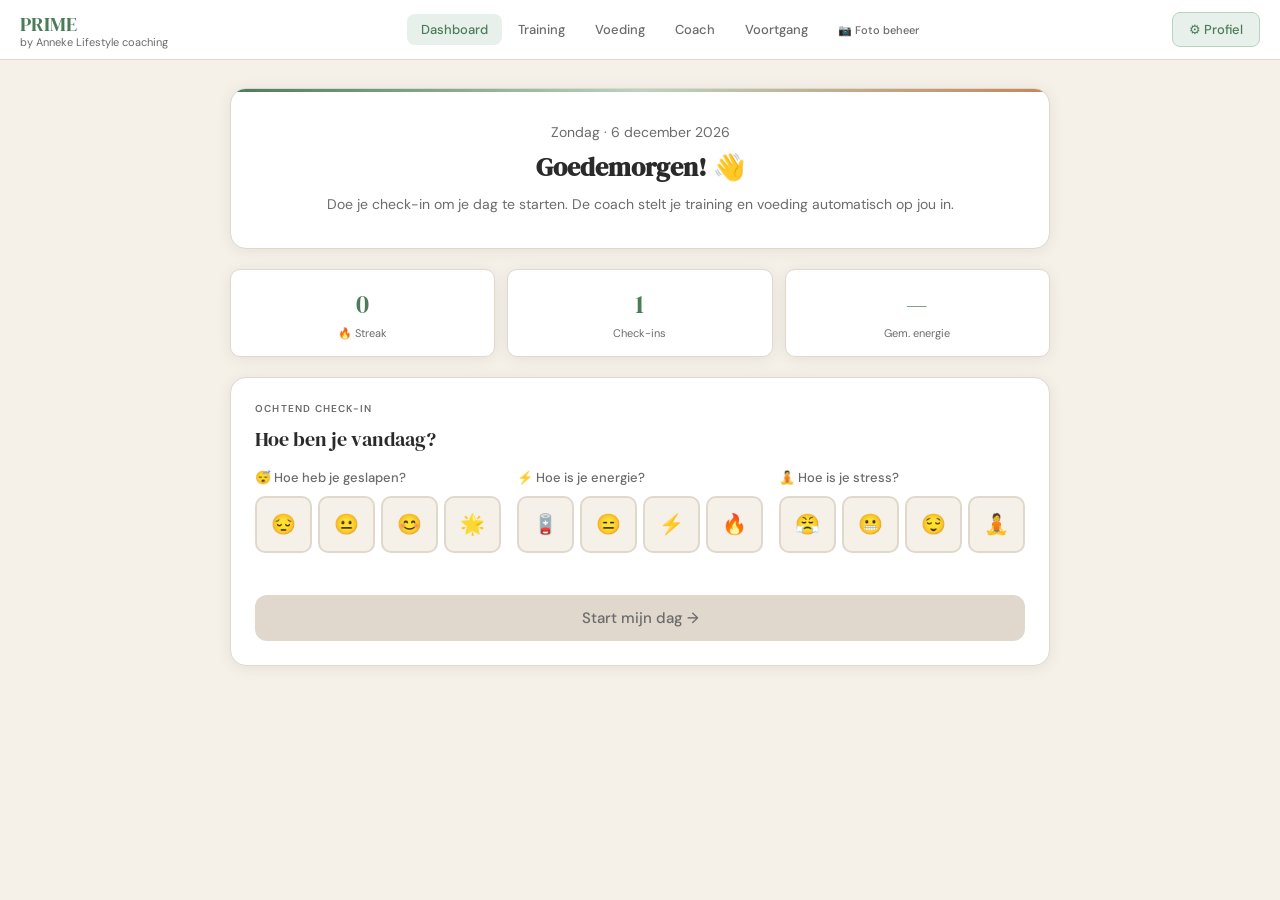
==== PRIME_v3.html @ 78f4b155 "add custom-photos.json support: export from beheer panel, load on startup" ====
﻿<!DOCTYPE html>
<html lang="nl">
<head>
<meta charset="UTF-8">
<meta name="viewport" content="width=device-width, initial-scale=1.0">
<title>PRIME by Anneke</title>
<link href="https://fonts.googleapis.com/css2?family=DM+Serif+Display:ital@0;1&family=DM+Sans:wght@300;400;500;600&display=swap" rel="stylesheet">
<link rel="stylesheet" href="css/styles.css">
</head>
<body>

<header class="header">
  <div class="logo">PRIME <span>by Anneke Lifestyle coaching</span></div>
  <nav class="nav">
    <button class="nav-btn active" onclick="go('home')">Dashboard</button>
    <button class="nav-btn" onclick="go('training')">Training</button>
    <button class="nav-btn" onclick="go('voeding')">Voeding</button>
    <button class="nav-btn" onclick="go('coach')">Coach</button>
    <button class="nav-btn" onclick="go('history')">Voortgang</button>
    <button class="nav-btn" onclick="go('beheer')" style="font-size:11px">📷 Foto beheer</button>
  </nav>
  <button class="btn-sm" onclick="openProfile()">⚙ Profiel</button>
</header>

<!-- HOME -->
<div id="screen-home" class="screen active">
<div class="container">

  <div class="hero">
    <p class="hero-date" id="hero-date"></p>
    <h1 id="hero-greeting">Goedemorgen! 👋</h1>
    <p id="hero-sub">Doe je check-in om je dag te starten. De coach stelt je training en voeding automatisch op jou in.</p>
  </div>

  <!-- STATS -->
  <div class="stats-row">
    <div class="stat-card"><div class="stat-val" id="s-streak">0</div><div class="stat-lbl">🔥 Streak</div></div>
    <div class="stat-card"><div class="stat-val" id="s-checkins">0</div><div class="stat-lbl">Check-ins</div></div>
    <div class="stat-card"><div class="stat-val" id="s-avg">—</div><div class="stat-lbl">Gem. energie</div></div>
  </div>

  <!-- CHECK-IN -->
  <div id="checkin-section">
    <div class="card">
      <div class="card-label">Ochtend check-in</div>
      <div class="card-title">Hoe ben je vandaag?</div>
      <div class="checkin-grid">
        <div class="checkin-item">
          <label>😴 Hoe heb je geslapen?</label>
          <div class="emoji-scale">
            <button class="emoji-btn" onclick="pick('sleep',1,this)" title="Slecht">😔</button>
            <button class="emoji-btn" onclick="pick('sleep',2,this)" title="Matig">😐</button>
            <button class="emoji-btn" onclick="pick('sleep',3,this)" title="Goed">😊</button>
            <button class="emoji-btn" onclick="pick('sleep',4,this)" title="Uitstekend">🌟</button>
          </div>
        </div>
        <div class="checkin-item">
          <label>⚡ Hoe is je energie?</label>
          <div class="emoji-scale">
            <button class="emoji-btn" onclick="pick('energy',1,this)" title="Laag">🪫</button>
            <button class="emoji-btn" onclick="pick('energy',2,this)" title="Gemiddeld">😑</button>
            <button class="emoji-btn" onclick="pick('energy',3,this)" title="Hoog">⚡</button>
            <button class="emoji-btn" onclick="pick('energy',4,this)" title="Zeer hoog">🔥</button>
          </div>
        </div>
        <div class="checkin-item">
          <label>🧘 Hoe is je stress?</label>
          <div class="emoji-scale">
            <button class="emoji-btn" onclick="pick('stress',1,this)" title="Veel stress">😤</button>
            <button class="emoji-btn" onclick="pick('stress',2,this)" title="Redelijk wat stress">😬</button>
            <button class="emoji-btn" onclick="pick('stress',3,this)" title="Weinig stress">😌</button>
            <button class="emoji-btn" onclick="pick('stress',4,this)" title="Geen stress">🧘</button>
          </div>
        </div>
      </div>
      <button class="btn-primary" id="checkin-btn" onclick="doCheckin()" disabled>Start mijn dag →</button>
    </div>
  </div>

  <!-- DAY OVERVIEW (after check-in) -->
  <div id="day-section" style="display:none">
    <div class="success-banner">
      <h3 id="day-title">Je dag is klaar ✓</h3>
      <p id="day-summary">Coach Ira heeft je dag afgestemd op jouw check-in.</p>
    </div>

    <div id="coach-message-home" class="card" style="margin-bottom:18px;display:none">
      <div class="card-label">Coach Ira zegt</div>
      <div id="coach-msg-text" style="font-size:14px;line-height:1.75;color:var(--charcoal)"></div>
    </div>

    <div class="two-col">
      <div class="card" style="margin-bottom:0;cursor:pointer" onclick="go('training')">
        <div class="card-label">Training vandaag</div>
        <div id="home-training-badge"></div>
        <div id="home-training-preview" style="font-size:13px;line-height:1.7;color:var(--muted)"></div>
        <div style="margin-top:14px"><button class="btn-sm" style="width:100%">Bekijk schema →</button></div>
      </div>
      <div class="card" style="margin-bottom:0;cursor:pointer" onclick="go('voeding')">
        <div class="card-label">Voeding vandaag</div>
        <div id="home-nutrient-rows" style="margin-bottom:12px">
          <!-- Gevuld door updateHomeMacros() -->
          <div style="font-size:13px;color:var(--muted)" id="home-macro-preview">Doe je check-in om je voedingsdoelen te zien</div>
        </div>
        <button class="btn-sm" style="width:100%">Bekijk maaltijdplan →</button>
      </div>
    </div>

    <!-- CHECKOUT -->
    <div class="checkout-card" id="checkout-card">
      <h3>Avond check-out 🌙</h3>

      <!-- TRAINING SAMENVATTING -->
      <div class="training-summary-block" id="training-summary-block">
        <div class="training-summary-label">Training vandaag</div>
        <div id="training-summary-content"></div>
        <div id="training-confirm-question" style="display:none" class="coach-confirm-question"></div>
        <div id="training-confirm-btns" style="display:none;display:flex;gap:8px;margin-top:10px;flex-wrap:wrap"></div>
      </div>

      <div class="divider" style="margin:18px 0"></div>

      <!-- VOEDING SAMENVATTING -->
      <div class="training-summary-block" id="food-summary-block">
        <div class="training-summary-label">Voeding vandaag</div>
        <div id="food-summary-content"></div>
        <div id="food-confirm-question" style="display:none" class="coach-confirm-question"></div>
        <div id="food-confirm-btns" style="display:none;gap:8px;margin-top:10px;flex-wrap:wrap"></div>
      </div>

      <div class="divider" style="margin:18px 0"></div>

      <!-- ENERGIE (als laatste) -->
      <div class="checkin-item">
        <label>⚡ Hoe was je energie vandaag?</label>
        <div class="emoji-scale">
          <button class="emoji-btn" onclick="pickOut('energy',1,this)" title="Laag">🪫</button>
          <button class="emoji-btn" onclick="pickOut('energy',2,this)" title="Gemiddeld">😑</button>
          <button class="emoji-btn" onclick="pickOut('energy',3,this)" title="Hoog">⚡</button>
          <button class="emoji-btn" onclick="pickOut('energy',4,this)" title="Zeer hoog">🔥</button>
        </div>
      </div>

      <div style="margin-top:20px">
        <button class="btn-primary" id="checkout-btn" onclick="doCheckout()" disabled>Dag afronden →</button>
      </div>
    </div>
  </div>

</div>
</div>

<!-- TRAINING SCREEN -->
<div id="screen-training" class="screen">
<div class="container">
  <div style="margin-bottom:16px">
    <div class="card-label" style="margin-bottom:4px">Training</div>
    <h2 style="font-family:'DM Serif Display',serif;font-size:26px;margin-bottom:6px" id="training-screen-title">Vandaag</h2>
    <div id="training-screen-badge"></div>
  </div>

  <!-- TABS -->
  <div class="food-tabs" style="margin-bottom:18px">
    <button class="food-tab active" id="ttab-schema"      onclick="switchTrainingTab('schema')">Aanbevolen schema</button>
    <button class="food-tab"        id="ttab-schemas"     onclick="switchTrainingTab('schemas')">Schema's</button>
    <button class="food-tab"        id="ttab-oefeningen"  onclick="switchTrainingTab('oefeningen')">Losse oefeningen</button>
    <button class="food-tab"        id="ttab-dag"         onclick="switchTrainingTab('dag')">Mijn dag</button>
  </div>

  <!-- TAB: SCHEMA -->
  <div id="ttab-content-schema">
    <div id="no-checkin-msg" class="card" style="text-align:center;padding:40px">
      <div style="font-size:40px;margin-bottom:12px">🌅</div>
      <div style="font-family:'DM Serif Display',serif;font-size:18px;margin-bottom:8px">Doe eerst je check-in</div>
      <div style="font-size:14px;color:var(--muted);margin-bottom:18px">Je training wordt automatisch afgestemd op hoe je je vandaag voelt.</div>
      <button class="btn-sm" onclick="go('home')">Naar check-in →</button>
    </div>
    <div id="training-content" style="display:none">
      <div class="progress-wrap">
        <div class="progress-top"><span>Voortgang</span><span id="training-prog-txt">0 / 0 gedaan</span></div>
        <div class="progress-bg"><div class="progress-fill" id="training-prog-bar" style="width:0%"></div></div>
      </div>
      <div id="exercise-list"></div>
    </div>
  </div>

  <!-- TAB: SCHEMA'S -->
  <div id="ttab-content-schemas" style="display:none">
    <div style="font-size:14px;color:var(--muted);margin-bottom:16px">Kies een trainingsschema. De oefeningen worden toegevoegd aan <strong>Mijn dag</strong>.</div>
    <div id="schemas-list"></div>
  </div>

  <!-- TAB: LOSSE OEFENINGEN -->
  <div id="ttab-content-oefeningen" style="display:none">
    <div class="card" style="margin-bottom:16px;padding:14px 16px;display:flex;align-items:center;gap:10px;background:var(--sage-light);border-color:var(--sage-mid)">
      <div style="font-size:20px">💡</div>
      <div style="font-size:13px;color:var(--charcoal)">Klik op een oefening om hem toe te voegen aan <strong>Mijn dag</strong>. Je kunt sets en reps aanpassen.</div>
    </div>
    <div id="extra-exercise-list"></div>
  </div>

  <!-- TAB: MIJN DAG -->
  <div id="ttab-content-dag" style="display:none">
    <div id="dag-debug" style="font-size:11px;color:var(--muted);margin-bottom:8px;padding:6px 10px;background:var(--sand);border-radius:6px"></div>
    <div id="dag-progress-wrap" style="display:none;margin-bottom:16px">
      <div class="progress-wrap">
        <div class="progress-top"><span>Voortgang</span><span id="dag-progress-txt">0 / 0 gedaan</span></div>
        <div class="progress-bg"><div class="progress-fill" id="dag-progress-bar" style="width:0%"></div></div>
      </div>
    </div>
    <div id="training-dag-empty" class="card" style="text-align:center;padding:40px;display:none">
      <div style="font-size:40px;margin-bottom:12px">🏋️</div>
      <div style="font-family:'DM Serif Display',serif;font-size:18px;margin-bottom:8px">Nog geen extra oefeningen</div>
      <div style="font-size:14px;color:var(--muted);margin-bottom:18px">Voeg losse oefeningen toe via het tabblad "Losse oefeningen".</div>
      <button class="btn-sm" onclick="switchTrainingTab('oefeningen')">Voeg oefening toe →</button>
    </div>
    <div id="training-dag-list"></div>
    <div id="training-dag-total" style="display:none;margin-top:16px"></div>
  </div>

</div>
</div>

<!-- VOEDING SCREEN -->
<div id="screen-voeding" class="screen">
<div class="container">
  <div style="margin-bottom:20px">
    <div class="card-label" style="margin-bottom:4px">Voeding vandaag</div>
    <h2 style="font-family:'DM Serif Display',serif;font-size:26px;margin-bottom:4px">Maaltijdplanner</h2>
    <div style="font-size:13px;color:var(--muted)" id="food-subtitle">Afgestemd op jouw check-in en doelen</div>
  </div>

  <div id="no-checkin-food" class="card" style="text-align:center;padding:40px">
    <div style="font-size:40px;margin-bottom:12px">🥗</div>
    <div style="font-family:'DM Serif Display',serif;font-size:18px;margin-bottom:8px">Doe eerst je check-in</div>
    <div style="font-size:14px;color:var(--muted);margin-bottom:18px">Je maaltijdplan wordt afgestemd op jouw energie en doelen.</div>
    <button class="btn-sm" onclick="go('home')">Naar check-in →</button>
  </div>

  <div id="food-content" style="display:none">


    <!-- CALORIE EN NUTRIËNTEN INNAME -->
    <div class="card" style="margin-bottom:18px;padding:24px">
      <h3 style="font-family:'DM Serif Display',serif;font-size:20px;margin-bottom:20px">Calorie en nutriënten inname</h3>
      <div id="nutrient-rows">
        <!-- Calorieën -->
        <div class="nutrient-row">
          <div class="nutrient-left">
            <div class="nutrient-name">Calorieën</div>
            <div class="nutrient-doel" id="doel-kcal">Doel: —</div>
          </div>
          <div class="nutrient-mid">
            <span class="nutrient-arrow">∧</span>
            <span class="nutrient-val" id="f-kcal">0 kcal</span>
          </div>
          <div class="nutrient-bar-wrap">
            <div class="nutrient-bar-bg">
              <div class="nutrient-bar-fill" id="bar-kcal" style="width:0%;background:#4CAF50"></div>
            </div>
            <div class="nutrient-pct" id="pct-kcal">0%</div>
          </div>
        </div>
        <!-- Koolhydraten -->
        <div class="nutrient-row">
          <div class="nutrient-left">
            <div class="nutrient-name">Koolhydraten</div>
            <div class="nutrient-doel" id="doel-carb">Doel: —</div>
          </div>
          <div class="nutrient-mid">
            <span class="nutrient-arrow">∧</span>
            <span class="nutrient-val" id="f-carb">0 g.</span>
          </div>
          <div class="nutrient-bar-wrap">
            <div class="nutrient-bar-bg">
              <div class="nutrient-bar-fill" id="bar-carb" style="width:0%;background:#E91E8C"></div>
            </div>
            <div class="nutrient-pct" id="pct-carb">0%</div>
          </div>
        </div>
        <!-- Eiwitten -->
        <div class="nutrient-row">
          <div class="nutrient-left">
            <div class="nutrient-name">Eiwitten</div>
            <div class="nutrient-doel" id="doel-prot">Doel: —</div>
          </div>
          <div class="nutrient-mid">
            <span class="nutrient-arrow">∧</span>
            <span class="nutrient-val" id="f-prot">0 g.</span>
          </div>
          <div class="nutrient-bar-wrap">
            <div class="nutrient-bar-bg">
              <div class="nutrient-bar-fill" id="bar-prot" style="width:0%;background:#2196F3"></div>
            </div>
            <div class="nutrient-pct" id="pct-prot">0%</div>
          </div>
        </div>
        <!-- Vetten -->
        <div class="nutrient-row">
          <div class="nutrient-left">
            <div class="nutrient-name">Vetten</div>
            <div class="nutrient-doel" id="doel-fat">Doel: —</div>
          </div>
          <div class="nutrient-mid">
            <span class="nutrient-arrow">∧</span>
            <span class="nutrient-val" id="f-fat">0 g.</span>
          </div>
          <div class="nutrient-bar-wrap">
            <div class="nutrient-bar-bg">
              <div class="nutrient-bar-fill" id="bar-fat" style="width:0%;background:#FF5722"></div>
            </div>
            <div class="nutrient-pct" id="pct-fat">0%</div>
          </div>
        </div>
      </div>
    </div>

    <!-- TABS: MAALTIJDPLAN / BASISPRODUCTEN -->
    <div class="food-tabs">
      <button class="food-tab active" id="tab-plan" onclick="switchFoodTab('plan')">Maaltijdplan</button>
      <button class="food-tab" id="tab-basis" onclick="switchFoodTab('basis')">Basisproducten</button>
      <button class="food-tab" id="tab-log" onclick="switchFoodTab('log')">Mijn dag <span id="log-count-badge" style="display:none;background:var(--sage);color:white;border-radius:100px;font-size:10px;padding:1px 7px;margin-left:4px">0</span></button>
    </div>

    <!-- TAB: MAALTIJDPLAN -->
    <div id="foodtab-plan">
      <div id="meal-count" style="font-size:13px;color:var(--muted);margin-bottom:16px">Klik op een maaltijd om hem toe te voegen aan je dag</div>
      <div id="meal-plan"></div>
    </div>

    <!-- TAB: BASISPRODUCTEN -->
    <div id="foodtab-basis" style="display:none">
      <div class="search-bar" style="margin-bottom:16px">
        <span style="font-size:15px;color:var(--muted)">🔍</span>
        <input type="text" id="product-search" placeholder="Zoek product..." oninput="renderProducts()" style="flex:1;border:none;outline:none;font-family:'DM Sans',sans-serif;font-size:14px;background:none;color:var(--charcoal)">
      </div>
      <div class="cat-tabs" id="cat-tabs">
        <button class="cat-tab active" onclick="filterCat('alle',this)">Alle</button>
        <button class="cat-tab" onclick="filterCat('fruit',this)">Fruit</button>
        <button class="cat-tab" onclick="filterCat('groente',this)">Groente</button>
        <button class="cat-tab" onclick="filterCat('vlees',this)">Vlees</button>
        <button class="cat-tab" onclick="filterCat('vis',this)">Vis</button>
        <button class="cat-tab" onclick="filterCat('zuivel',this)">Zuivel</button>
        <button class="cat-tab" onclick="filterCat('granen',this)">Granen</button>
        <button class="cat-tab" onclick="filterCat('noten',this)">Noten</button>
        <button class="cat-tab" onclick="filterCat('overig',this)">Overig</button>
      </div>
      <div id="product-grid"></div>
    </div>

    <!-- TAB: MIJN DAG LOG -->
    <div id="foodtab-log" style="display:none">
      <div id="day-log-empty" style="text-align:center;padding:40px 20px;color:var(--muted);font-size:14px">
        Nog niets gelogd. Voeg maaltijden of producten toe via de andere tabbladen.
      </div>
      <div id="day-log-list"></div>
      <div id="day-log-totals" style="display:none">
        <div class="divider"></div>
        <div style="font-size:13px;font-weight:500;color:var(--muted);margin-bottom:10px">Totaal overzicht</div>
        <div id="log-summary"></div>
      </div>
    </div>

  </div>
</div>
</div>

<!-- COACH SCREEN -->
<div id="screen-coach" class="screen">
<div class="container">
  <div style="margin-bottom:20px">
    <div class="card-label" style="margin-bottom:4px">AI Coach</div>
    <h2 style="font-family:'DM Serif Display',serif;font-size:26px">Coach Ira</h2>
    <div style="font-size:13px;color:var(--muted)">Direct, nuchter, warm — altijd beschikbaar</div>
  </div>
  <div class="card" style="padding:0;overflow:hidden">
    <div class="chat-wrap" id="chat-area"></div>
    <div style="padding:16px;border-top:1px solid var(--sand-dark)">
      <div class="chat-row">
        <input class="chat-in" id="chat-input" type="text" placeholder="Stel een vraag aan coach Ira..." onkeydown="if(event.key==='Enter')sendMsg()">
        <button class="send-btn" id="send-btn" onclick="sendMsg()">→</button>
      </div>
      <div class="quick-btns">
        <button class="quick-btn" onclick="qMsg('Wat moet ik eten na een zware training?')">Na training eten 💪</button>
        <button class="quick-btn" onclick="qMsg('Ik slaap slecht, wat kan ik doen?')">Beter slapen 😴</button>
        <button class="quick-btn" onclick="qMsg('Ik heb weinig motivatie vandaag, wat nu?')">Motivatie 🔥</button>
        <button class="quick-btn" onclick="qMsg('Geef me een snel gezond ontbijt idee.')">Snel ontbijt 🌅</button>
        <button class="quick-btn" onclick="qMsg('Hoe bouw ik een gezonde routine op stap voor stap?')">Routine opbouwen 📅</button>
      </div>
    </div>
  </div>
</div>
</div>

<!-- HISTORY SCREEN -->
<div id="screen-history" class="screen">
<div class="container">
  <div style="margin-bottom:20px;display:flex;justify-content:space-between;align-items:flex-start">
    <div>
      <div class="card-label" style="margin-bottom:4px">Voortgang</div>
      <h2 style="font-family:'DM Serif Display',serif;font-size:26px" id="h-username">Statistieken</h2>
      <div style="font-size:13px;color:var(--muted)" id="h-goal"></div>
    </div>
    <div style="font-size:12px;color:var(--muted);text-align:right;padding-top:4px" id="h-period"></div>
  </div>

  <!-- HOOFDCIJFERS -->
  <div class="stats-row" style="grid-template-columns:repeat(4,1fr)">
    <div class="stat-card">
      <div class="stat-val" id="h-streak" style="font-size:28px">0</div>
      <div class="stat-lbl">🔥 Huidige streak</div>
    </div>
    <div class="stat-card">
      <div class="stat-val" id="h-total" style="font-size:28px">0</div>
      <div class="stat-lbl">Totaal check-ins</div>
    </div>
    <div class="stat-card">
      <div class="stat-val" id="h-trainings" style="font-size:28px">0</div>
      <div class="stat-lbl">Trainingen voltooid</div>
    </div>
    <div class="stat-card">
      <div class="stat-val" id="h-best-streak" style="font-size:28px">0</div>
      <div class="stat-lbl">🏆 Beste streak ooit</div>
    </div>
  </div>

  <!-- ENERGIE & SLAAP -->
  <div class="two-col" style="margin-bottom:18px">
    <div class="card" style="margin-bottom:0">
      <div class="card-label" style="margin-bottom:14px">Energie & Slaap (7 dagen gem.)</div>
      <div style="display:grid;grid-template-columns:1fr 1fr 1fr;gap:12px">
        <div style="text-align:center">
          <div style="font-family:'DM Serif Display',serif;font-size:26px;color:var(--sage)" id="h-avg-energy">—</div>
          <div style="font-size:11px;color:var(--muted);margin-top:4px">Energie ochtend</div>
          <div style="font-size:10px;color:var(--muted)" id="h-energy-trend"></div>
        </div>
        <div style="text-align:center">
          <div style="font-family:'DM Serif Display',serif;font-size:26px;color:#5a7cc8" id="h-avg-sleep">—</div>
          <div style="font-size:11px;color:var(--muted);margin-top:4px">Slaap</div>
        </div>
        <div style="text-align:center">
          <div style="font-family:'DM Serif Display',serif;font-size:26px;color:var(--accent)" id="h-avg-stress">—</div>
          <div style="font-size:11px;color:var(--muted);margin-top:4px">Stress</div>
        </div>
      </div>
      <div class="divider" style="margin:14px 0"></div>
      <div style="font-size:12px;color:var(--muted)">Energie einde van de dag (gem. 7 dgn)</div>
      <div style="font-family:'DM Serif Display',serif;font-size:20px;color:var(--sage);margin-top:4px" id="h-avg-energy-out">—</div>
    </div>

    <div class="card" style="margin-bottom:0">
      <div class="card-label" style="margin-bottom:14px">Training (totaal)</div>
      <div style="display:grid;grid-template-columns:1fr 1fr;gap:12px;margin-bottom:14px">
        <div style="text-align:center">
          <div style="font-family:'DM Serif Display',serif;font-size:26px;color:var(--sage)" id="h-pct-training">—</div>
          <div style="font-size:11px;color:var(--muted);margin-top:4px">% volledig</div>
        </div>
        <div style="text-align:center">
          <div style="font-family:'DM Serif Display',serif;font-size:26px;color:#5a7cc8" id="h-pct-partial">—</div>
          <div style="font-size:11px;color:var(--muted);margin-top:4px">% gedeeltelijk</div>
        </div>
      </div>
      <div class="card-label" style="margin-bottom:8px">Verdeling trainingstypes</div>
      <div id="h-training-types" style="display:flex;gap:6px;flex-wrap:wrap"></div>
    </div>
  </div>

  <!-- VOEDING -->
  <div class="card" style="margin-bottom:18px">
    <div class="card-label" style="margin-bottom:14px">Voeding</div>
    <div style="display:grid;grid-template-columns:repeat(3,1fr);gap:12px">
      <div style="text-align:center;background:var(--sand);border-radius:10px;padding:14px">
        <div style="font-family:'DM Serif Display',serif;font-size:26px;color:var(--sage)" id="h-food-ondoel">—</div>
        <div style="font-size:11px;color:var(--muted);margin-top:4px">% op doel</div>
      </div>
      <div style="text-align:center;background:var(--sand);border-radius:10px;padding:14px">
        <div style="font-family:'DM Serif Display',serif;font-size:26px;color:var(--accent)" id="h-food-teveel">—</div>
        <div style="font-size:11px;color:var(--muted);margin-top:4px">% teveel</div>
      </div>
      <div style="text-align:center;background:var(--sand);border-radius:10px;padding:14px">
        <div style="font-family:'DM Serif Display',serif;font-size:26px;color:#5a7cc8" id="h-food-teweinig">—</div>
        <div style="font-size:11px;color:var(--muted);margin-top:4px">% te weinig</div>
      </div>
    </div>
    <div class="divider" style="margin:14px 0"></div>
    <div style="font-size:12px;color:var(--muted);margin-bottom:6px">Voeding gelogd</div>
    <div style="height:6px;background:var(--sand-dark);border-radius:100px;overflow:hidden">
      <div id="h-food-log-bar" style="height:100%;background:var(--sage);border-radius:100px;width:0%;transition:width 0.5s"></div>
    </div>
    <div style="font-size:11px;color:var(--muted);margin-top:5px" id="h-food-log-pct">0% van dagen gelogd</div>
  </div>

  <!-- SIGNALEN VOOR COACH -->
  <div class="card" style="margin-bottom:18px;border-color:var(--sage-mid)">
    <div class="card-label" style="margin-bottom:14px;color:var(--sage)">⚑ Signalen voor coach</div>
    <div id="h-signals">
      <div style="font-size:14px;color:var(--muted)">Nog geen data beschikbaar.</div>
    </div>
  </div>

  <!-- DAGELIJKSE GESCHIEDENIS -->
  <div class="card">
    <div class="card-label" style="margin-bottom:4px">Dag-voor-dag overzicht</div>
    <div style="font-size:11px;color:var(--muted);margin-bottom:14px">
      <span style="display:inline-flex;align-items:center;gap:4px;margin-right:12px"><span style="width:8px;height:8px;border-radius:50%;background:#2980b9;display:inline-block"></span>Herstel</span>
      <span style="display:inline-flex;align-items:center;gap:4px;margin-right:12px"><span style="width:8px;height:8px;border-radius:50%;background:var(--sage);display:inline-block"></span>Normaal</span>
      <span style="display:inline-flex;align-items:center;gap:4px;margin-right:12px"><span style="width:8px;height:8px;border-radius:50%;background:var(--accent);display:inline-block"></span>Zwaar</span>
      <span style="display:inline-flex;align-items:center;gap:4px;margin-right:12px"><span style="width:8px;height:8px;border-radius:50%;background:var(--sage);display:inline-block"></span>Training ✓</span>
      <span style="display:inline-flex;align-items:center;gap:4px"><span style="width:8px;height:8px;border-radius:50%;background:var(--sage);display:inline-block"></span>Voeding ✓</span>
    </div>
    <div id="history-list"></div>
  </div>
</div>
</div>

  <!-- BEHEER SCHERM -->
  <div id="screen-beheer" class="screen">
  <div class="container">
    <div style="margin-bottom:20px">
      <div class="card-label">Coach beheer</div>
      <h2 style="font-family:'DM Serif Display',serif;font-size:26px;margin-bottom:4px">Foto beheer</h2>
      <div style="font-size:13px;color:var(--muted)">Upload eigen foto's voor oefeningen en maaltijden. Foto's worden lokaal opgeslagen.</div>
    </div>

    <!-- TABS -->
    <div class="food-tabs" style="margin-bottom:18px">
      <button class="food-tab active" id="btab-training" onclick="switchBeheerTab('training')">Training</button>
      <button class="food-tab" id="btab-schemas" onclick="switchBeheerTab('schemas')">Schema's</button>
      <button class="food-tab" id="btab-maaltijden" onclick="switchBeheerTab('maaltijden')">Maaltijden</button>
      <button class="food-tab" id="btab-producten" onclick="switchBeheerTab('producten')">Producten</button>
    </div>

    <div id="btab-content-training"></div>
    <div id="btab-content-schemas" style="display:none"></div>
    <div id="btab-content-maaltijden" style="display:none"></div>
    <div id="btab-content-producten" style="display:none"></div>

    <div class="card" style="margin-top:24px;background:var(--sage-light);border-color:var(--sage-mid)">
      <div style="font-size:13px;font-weight:600;margin-bottom:8px;color:var(--sage)">📤 Foto's online zetten</div>
      <div style="font-size:12px;color:var(--charcoal);line-height:1.7;margin-bottom:14px">
        Geüploade foto's worden lokaal opgeslagen. Om ze online zichtbaar te maken:<br>
        <strong>1.</strong> Klik op "Exporteer foto's" hieronder<br>
        <strong>2.</strong> Sla het bestand op als <code style="background:var(--sand);padding:1px 5px;border-radius:4px">custom-photos.json</code> in de projectmap<br>
        <strong>3.</strong> Zeg tegen Claude: <em>"push de foto's naar GitHub"</em>
      </div>
      <button onclick="exportCustomPhotosFile()" class="btn-primary" style="margin-bottom:0">📤 Exporteer foto's</button>
    </div>
    <div class="card" style="margin-top:12px;background:var(--sand)">
      <div style="font-size:12px;font-weight:600;margin-bottom:6px">⚠️ Let op</div>
      <div style="font-size:12px;color:var(--muted)">Gebruik foto's van max. 1MB voor snelle laadtijden.</div>
    </div>
  </div>
  </div>

<!-- PROFILE MODAL -->
<div class="overlay" id="profile-modal">
  <div class="modal">
    <div class="modal-title">Jouw profiel <button class="modal-close" onclick="closeProfile()">×</button></div>
    <div class="form-row"><label>Naam</label><input id="p-name" type="text" placeholder="Jouw naam"></div>
    <div class="form-row"><label>Leeftijd</label><input id="p-age" type="number" placeholder="35"></div>
    <div class="form-row"><label>Gewicht (kg)</label><input id="p-weight" type="number" placeholder="70"></div>
    <div class="form-row"><label>Lengte (cm)</label><input id="p-height" type="number" placeholder="170"></div>
    <div class="form-row"><label>Geslacht</label>
      <select id="p-gender"><option value="v">Vrouw</option><option value="m">Man</option></select>
    </div>
    <div class="form-row"><label>Doel</label>
      <select id="p-goal">
        <option>Meer spiermassa opbouwen</option>
        <option>Gezond gewicht bereiken</option>
        <option>Meer energie hebben</option>
        <option>Gezonder eten</option>
        <option>Stressreductie</option>
      </select>
    </div>
    <div class="form-row"><label>Activiteitsniveau</label>
      <select id="p-activity">
        <option value="1.2">Weinig actief (1-2x/week)</option>
        <option value="1.375">Matig actief (3-4x/week)</option>
        <option value="1.55">Actief (5+x/week)</option>
      </select>
    </div>
    <button class="btn-primary" onclick="saveProfile()">Opslaan ✓</button>
  </div>
</div>

<!-- PORTION MODAL -->
<div class="portion-modal-wrap" id="portion-modal">
  <div class="portion-modal">
    <div style="display:flex;justify-content:space-between;align-items:flex-start;margin-bottom:4px">
      <div>
        <div class="portion-product-name" id="pm-name">Product</div>
        <div class="portion-per100" id="pm-per100">per 100g: — kcal · — eiwit · — koolh · — vet</div>
      </div>
      <button onclick="closePortionModal()" style="background:none;border:none;font-size:22px;cursor:pointer;color:var(--muted);margin-top:-4px">×</button>
    </div>
    <div class="portion-moment-label">Maaltijdmoment</div>
    <div class="moment-btns">
      <button class="moment-btn active" onclick="selectMoment('ontbijt',this)">🌅 Ontbijt</button>
      <button class="moment-btn" onclick="selectMoment('lunch',this)">🥗 Lunch</button>
      <button class="moment-btn" onclick="selectMoment('avond',this)">🍽️ Avond</button>
      <button class="moment-btn" onclick="selectMoment('snack',this)">🍎 Snack</button>
    </div>
    <div class="portion-input-row">
      <input type="number" id="pm-gram" value="100" min="1" max="2000" step="5" oninput="updatePortionPreview()">
      <span class="portion-unit">gram</span>
    </div>
    <div class="portion-preview">
      <div><div class="prev-val" id="pv-kcal">0</div><div class="prev-lbl">kcal</div></div>
      <div><div class="prev-val" id="pv-prot" style="color:var(--accent)">0g</div><div class="prev-lbl">eiwit</div></div>
      <div><div class="prev-val" id="pv-carb" style="color:#5a7cc8">0g</div><div class="prev-lbl">koolh</div></div>
      <div><div class="prev-val" id="pv-fat" style="color:#c8a85a">0g</div><div class="prev-lbl">vet</div></div>
    </div>
    <button class="btn-primary" onclick="addProductToLog()">Toevoegen aan mijn dag →</button>
  </div>
</div>

<script src="js/data.js"></script>
<script src="js/state.js"></script>
<script src="js/beheer.js"></script>
<script src="js/checkin.js"></script>
<script src="js/training.js"></script>
<script src="js/food.js"></script>
<script src="js/coach.js"></script>
<script src="js/history.js"></script>
<script src="js/profile.js"></script>
<script src="js/app.js"></script>
</body>
</html>
---- css/styles.css ----
﻿:root {
  --sage: #4a7c59;
  --sage-light: #e8f0eb;
  --sage-mid: #b8d4c0;
  --sand: #f5f0e8;
  --sand-dark: #e0d8cc;
  --charcoal: #2a2a2a;
  --muted: #6b6b6b;
  --white: #ffffff;
  --accent: #c8855a;
  --accent-light: #f5e8df;
  --radius: 16px;
  --radius-sm: 10px;
  --shadow: 0 2px 16px rgba(0,0,0,0.07);
}
* { box-sizing: border-box; margin: 0; padding: 0; }
body { font-family: 'DM Sans', sans-serif; background: var(--sand); color: var(--charcoal); min-height: 100vh; }

/* HEADER */
.header {
  background: var(--white);
  border-bottom: 1px solid var(--sand-dark);
  padding: 0 20px;
  display: flex; align-items: center; justify-content: space-between;
  height: 60px; position: sticky; top: 0; z-index: 100;
}
.logo { font-family: 'DM Serif Display', serif; font-size: 20px; color: var(--sage); }
.logo span { color: var(--muted); font-size: 11px; font-family: 'DM Sans', sans-serif; font-weight: 400; display: block; margin-top: -3px; }
.nav { display: flex; gap: 2px; }
.nav-btn {
  padding: 7px 14px; border-radius: 8px; border: none; background: none;
  font-family: 'DM Sans', sans-serif; font-size: 13px; color: var(--muted);
  cursor: pointer; transition: all 0.15s; font-weight: 500;
}
.nav-btn.active, .nav-btn:hover { background: var(--sage-light); color: var(--sage); }

/* SCREENS */
.screen { display: none; }
.screen.active { display: block; }
.container { max-width: 860px; margin: 0 auto; padding: 28px 20px; }

/* CARDS */
.card {
  background: var(--white); border-radius: var(--radius);
  border: 1px solid var(--sand-dark); padding: 24px;
  margin-bottom: 18px; box-shadow: var(--shadow);
}
.card-label {
  font-size: 10px; font-weight: 600; letter-spacing: 1.2px;
  text-transform: uppercase; color: var(--muted); margin-bottom: 10px;
}
.card-title { font-family: 'DM Serif Display', serif; font-size: 20px; margin-bottom: 16px; }

/* EMOJI SCALE */
.checkin-grid { display: grid; grid-template-columns: 1fr 1fr 1fr; gap: 16px; margin-bottom: 22px; }
@media(max-width:600px){ .checkin-grid { grid-template-columns: 1fr; } .nav { display: none; } }
.checkin-item label { display: block; font-size: 13px; font-weight: 500; color: var(--muted); margin-bottom: 10px; }
.emoji-scale { display: flex; gap: 6px; padding-bottom: 20px; }
.emoji-btn {
  flex: 1; aspect-ratio: 1; border: 2px solid var(--sand-dark);
  border-radius: 10px; background: var(--sand); font-size: 20px;
  cursor: pointer; transition: all 0.15s; display: flex; align-items: center; justify-content: center;
}
.emoji-btn:hover { border-color: var(--sage-mid); background: var(--sage-light); }
.emoji-btn.selected { border-color: var(--sage); background: var(--sage-light); transform: scale(1.1); }
.emoji-btn { position: relative; }
.emoji-btn::after {
  content: attr(title);
  position: absolute;
  bottom: -22px;
  left: 50%;
  transform: translateX(-50%);
  font-size: 10px;
  font-family: 'DM Sans', sans-serif;
  color: var(--muted);
  white-space: nowrap;
  opacity: 0;
  transition: opacity 0.15s;
  pointer-events: none;
}
.emoji-btn:hover::after { opacity: 1; }
.emoji-btn.selected::after { opacity: 1; color: var(--sage); font-weight: 600; }

/* BUTTONS */
.btn-primary {
  background: var(--sage); color: var(--white); border: none;
  padding: 13px 24px; border-radius: 12px; font-family: 'DM Sans', sans-serif;
  font-size: 15px; font-weight: 500; cursor: pointer; transition: all 0.2s; width: 100%;
}
.btn-primary:hover { background: #3d6649; transform: translateY(-1px); }
.btn-primary:disabled { background: var(--sand-dark); color: var(--muted); cursor: not-allowed; transform: none; }
.btn-sm {
  background: var(--sage-light); color: var(--sage); border: 1px solid var(--sage-mid);
  padding: 8px 16px; border-radius: 8px; font-family: 'DM Sans', sans-serif;
  font-size: 13px; font-weight: 500; cursor: pointer; transition: all 0.15s;
}
.btn-sm:hover { background: var(--sage-mid); }

/* HERO */
.hero {
  background: var(--white); border-radius: var(--radius); padding: 32px 28px;
  text-align: center; margin-bottom: 20px; border: 1px solid var(--sand-dark);
  box-shadow: var(--shadow); position: relative; overflow: hidden;
}
.hero::before {
  content: ''; position: absolute; top: 0; left: 0; right: 0; height: 3px;
  background: linear-gradient(90deg, var(--sage), var(--sage-mid), var(--accent));
}
.hero-date { font-size: 12px; color: var(--muted); margin-bottom: 6px; }
.hero h1 { font-family: 'DM Serif Display', serif; font-size: 26px; margin-bottom: 8px; }
.hero p { font-size: 14px; color: var(--muted); line-height: 1.6; }

/* TRAINING PLAN */
.training-type-badge {
  display: inline-flex; align-items: center; gap: 8px;
  padding: 8px 18px; border-radius: 100px; font-size: 13px; font-weight: 600;
  margin-bottom: 20px;
}
.badge-light { background: #e8f4fd; color: #2980b9; border: 1px solid #afd5f0; }
.badge-normal { background: var(--sage-light); color: var(--sage); border: 1px solid var(--sage-mid); }
.badge-heavy { background: var(--accent-light); color: var(--accent); border: 1px solid #e8c4a8; }

/* EXERCISE SLOTS */
.ex-slot { background: var(--white); border: 1.5px solid var(--sand-dark); border-radius: var(--radius); padding: 18px 20px; margin-bottom: 16px; box-shadow: var(--shadow); transition: all 0.2s; }
.ex-slot-on { border-color: var(--sage); background: var(--sage-light); }
.ex-slot-off { border-color: var(--sand-dark); background: var(--white); opacity: 0.6; }
.ex-slot-on .ex-slot-header { }
.ex-slot-header { display: flex; align-items: center; gap: 12px; margin-bottom: 14px; }
.ex-slot-num { width: 28px; height: 28px; border-radius: 50%; background: var(--sage); color: white; font-size: 13px; font-weight: 600; display: flex; align-items: center; justify-content: center; flex-shrink: 0; }
.ex-sel-indicator {
  width: 28px; height: 28px; border-radius: 50%; flex-shrink: 0;
  display: flex; align-items: center; justify-content: center;
  font-size: 13px; font-weight: 700; transition: all 0.2s;
  border: 2px solid var(--sage-mid); background: var(--white); color: var(--muted);
}
.ex-slot-on .ex-sel-indicator { background: var(--sage); color: white; border-color: var(--sage); }
.ex-slot-off .ex-option-card { opacity: 0.5; }
.ex-slot-off .ex-option-card.is-default,
.ex-slot-off .ex-option-card.selected { opacity: 0.5; border-color: var(--sand-dark); background: var(--white); }
.ex-options-scroll { display: grid; grid-template-columns: repeat(auto-fill, minmax(140px, 1fr)); gap: 10px; margin-bottom: 14px; }
.ex-option-card { border: 1.5px solid var(--sand-dark); border-radius: var(--radius-sm); padding: 0 0 10px 0; cursor: pointer; transition: all 0.15s; position: relative; overflow: hidden; background: var(--white); user-select: none; }
.ex-option-card:hover { border-color: var(--sage-mid); transform: translateY(-1px); }
.ex-option-card.selected { border-color: var(--sage); }
.ex-option-card.is-default { border-color: var(--sage); border-width: 2.5px; }
.ex-default-tag { position: absolute; top: -1px; right: 8px; background: var(--sage); color: white; font-size: 9px; font-weight: 600; padding: 2px 7px; border-radius: 0 0 6px 6px; letter-spacing: 0.3px; z-index: 1; }
.ex-option-sel { position: absolute; top: 8px; left: 8px; width: 20px; height: 20px; border-radius: 50%; background: var(--sand-dark); color: transparent; font-size: 11px; font-weight: 600; display: flex; align-items: center; justify-content: center; transition: all 0.15s; z-index: 1; }
.ex-option-card.selected .ex-option-sel, .ex-option-card.is-default .ex-option-sel { background: var(--sage); color: white; }
.ex-option-emoji { font-size: 36px; text-align: center; padding: 16px 8px 8px; display: block; }
.ex-option-photo { width: 100%; height: 85px; background-size: cover; background-position: center; background-color: var(--sand-dark); margin-bottom: 8px; }
.meal-emoji { font-size: 32px; margin-bottom: 8px; margin-top: 8px; text-align: center; display: block; }
.meal-photo { width: calc(100% + 24px); height: 90px; margin: -14px -12px 10px -12px; border-radius: var(--radius-sm) var(--radius-sm) 0 0; background-size: cover; background-position: center; background-color: var(--sand-dark); }
.product-icon { font-size: 32px; margin-bottom: 6px; text-align: center; }
.product-photo { width: calc(100% + 20px); height: 70px; margin: -12px -10px 8px -10px; border-radius: var(--radius-sm) var(--radius-sm) 0 0; background-size: cover; background-position: center; background-color: var(--sand-dark); }
.ex-option-name { font-size: 12px; font-weight: 600; line-height: 1.3; padding: 0 8px; margin-bottom: 4px; min-height: 30px; }
.ex-option-meta { font-size: 10px; color: var(--muted); padding: 0 8px; margin-bottom: 6px; }
.ex-option-yt { display: block; margin: 0 8px; padding: 4px 0; font-size: 10px; font-weight: 600; color: #ff0000; text-decoration: none; }
.ex-option-yt:hover { text-decoration: underline; }
.ex-detail-bar { background: var(--sand); border-radius: var(--radius-sm); padding: 14px 16px; }
.ex-tip { font-size: 13px; color: var(--charcoal); line-height: 1.6; border-left: 3px solid var(--sage); padding-left: 10px; }
.exercise-check { width: 28px; height: 28px; border-radius: 50%; border: 2px solid var(--sand-dark); display: flex; align-items: center; justify-content: center; font-size: 13px; color: transparent; background: var(--white); transition: all 0.2s; cursor: pointer; flex-shrink: 0; }
.exercise-check.done { border-color: var(--sage); background: var(--sage); color: white; }
.exercise-detail { padding: 16px 18px; border-top: 1px solid var(--sand-dark); display: none; background: var(--white); }
.exercise-detail.open { display: block; }
.sets-grid { display: grid; grid-template-columns: repeat(3, 1fr); gap: 10px; margin-bottom: 14px; }
.set-item { text-align: center; background: var(--sand); border-radius: 8px; padding: 10px 8px; }
.set-value { font-family: 'DM Serif Display', serif; font-size: 20px; color: var(--sage); }
.set-label { font-size: 11px; color: var(--muted); margin-top: 2px; }
.exercise-tip { font-size: 13px; color: var(--muted); line-height: 1.6; background: var(--sage-light); border-radius: 8px; padding: 10px 14px; border-left: 3px solid var(--sage); }

/* VOEDING */
.macro-bar-wrap { margin-bottom: 20px; }
.macro-totals { display: grid; grid-template-columns: repeat(4, 1fr); gap: 10px; margin-bottom: 14px; }
.macro-card { background: var(--sand); border-radius: var(--radius-sm); padding: 14px 12px; text-align: center; }
.macro-val { font-family: 'DM Serif Display', serif; font-size: 22px; }
.macro-lbl { font-size: 11px; color: var(--muted); margin-top: 3px; margin-bottom: 8px; }
.macro-doel { font-size: 10px; color: var(--muted); margin-top: 5px; }
.macro-val.kcal { color: var(--charcoal); }
.macro-val.prot { color: var(--accent); }
.macro-val.carb { color: #5a7cc8; }
.macro-val.fat { color: #c8a85a; }
.macro-bar-bg { height: 5px; background: var(--sand-dark); border-radius: 100px; overflow: hidden; }
.macro-bar-fill { height: 100%; background: var(--sage); border-radius: 100px; transition: width 0.4s ease, background 0.3s ease; }

.meal-block { margin-bottom: 26px; }
.meal-label { font-size: 11px; font-weight: 600; letter-spacing: 1px; text-transform: uppercase; color: var(--muted); margin-bottom: 12px; display: flex; align-items: center; gap: 6px; }
.meal-cards { display: grid; grid-template-columns: repeat(auto-fill, minmax(155px, 1fr)); gap: 10px; }
.meal-card {
  background: var(--white); border: 1.5px solid var(--sand-dark);
  border-radius: var(--radius-sm); padding: 14px 12px 12px;
  cursor: pointer; transition: all 0.15s; position: relative; user-select: none;
}
.meal-card:hover { border-color: var(--sage-mid); transform: translateY(-1px); }
.meal-card.selected { border-color: var(--sage); background: var(--sage-light); }
.meal-card.recommended::after {
  content: '★ Aanbevolen'; position: absolute; top: -1px; right: 8px;
  background: var(--sage); color: white; font-size: 9px; font-weight: 600;
  padding: 2px 7px; border-radius: 0 0 6px 6px; letter-spacing: 0.3px;
}
.meal-sel-indicator {
  position: absolute; top: 8px; left: 10px; width: 20px; height: 20px;
  border-radius: 50%; background: var(--sand-dark); color: var(--muted);
  font-size: 12px; font-weight: 600; display: flex; align-items: center; justify-content: center;
  transition: all 0.15s;
}
.meal-card.selected .meal-sel-indicator { background: var(--sage); color: white; }
.meal-emoji { font-size: 24px; margin-bottom: 7px; margin-top: 6px; }

.meal-name { font-weight: 600; font-size: 12px; margin-bottom: 7px; line-height: 1.4; min-height: 32px; }
.meal-macros { display: flex; flex-wrap: wrap; gap: 3px; margin-bottom: 6px; }
.macro-pill { font-size: 10px; padding: 2px 6px; border-radius: 100px; background: var(--sand); border: 1px solid var(--sand-dark); color: var(--muted); }
.meal-card.selected .macro-pill { background: white; }
.meal-kcal { font-size: 12px; font-weight: 600; color: var(--accent); }

/* NUTRIENT ROWS */
.nutrient-row { display: grid; grid-template-columns: 180px 110px 1fr; align-items: center; gap: 16px; padding: 14px 0; border-bottom: 1px solid var(--sand-dark); }
.nutrient-row:last-child { border-bottom: none; }
.nutrient-name { font-weight: 600; font-size: 14px; color: var(--charcoal); margin-bottom: 3px; }
.nutrient-doel { font-size: 12px; color: var(--muted); }
.nutrient-mid { display: flex; align-items: center; gap: 6px; }
.nutrient-arrow { font-size: 14px; color: var(--muted); }
.nutrient-val { font-size: 15px; font-weight: 600; color: var(--charcoal); white-space: nowrap; }
.nutrient-bar-wrap { display: flex; align-items: center; gap: 10px; }
.nutrient-bar-bg { flex: 1; height: 18px; background: var(--sand-dark); border-radius: 6px; overflow: hidden; }
.nutrient-bar-fill { height: 100%; border-radius: 6px; transition: width 0.5s ease; }
.nutrient-pct { font-size: 13px; font-weight: 600; color: var(--muted); min-width: 36px; text-align: right; }
@media(max-width:600px) { .nutrient-row { grid-template-columns: 1fr 90px; } .nutrient-left { grid-column: 1; } .nutrient-mid { grid-column: 2; } .nutrient-bar-wrap { grid-column: 1/-1; } }
.food-tabs { display: flex; gap: 4px; margin-bottom: 20px; border-bottom: 1px solid var(--sand-dark); padding-bottom: 0; }
.food-tab { padding: 10px 18px; border: none; background: none; font-family: 'DM Sans', sans-serif; font-size: 14px; font-weight: 500; color: var(--muted); cursor: pointer; border-bottom: 2px solid transparent; margin-bottom: -1px; transition: all 0.15s; }
.food-tab.active { color: var(--sage); border-bottom-color: var(--sage); }
.food-tab:hover { color: var(--sage); }

/* CATEGORY TABS */
.cat-tabs { display: flex; flex-wrap: wrap; gap: 6px; margin-bottom: 16px; }
.cat-tab { padding: 6px 14px; border-radius: 100px; border: 1.5px solid var(--sand-dark); background: none; font-size: 12px; font-weight: 500; cursor: pointer; color: var(--muted); font-family: 'DM Sans', sans-serif; transition: all 0.15s; }
.cat-tab.active { border-color: var(--sage); background: var(--sage-light); color: var(--sage); }
.cat-tab:hover { border-color: var(--sage-mid); color: var(--sage); }

/* PRODUCT GRID */
.product-grid { display: grid; grid-template-columns: repeat(auto-fill, minmax(140px, 1fr)); gap: 8px; }
.product-card { background: var(--white); border: 1.5px solid var(--sand-dark); border-radius: var(--radius-sm); padding: 12px 10px; cursor: pointer; transition: all 0.15s; text-align: center; }
.product-card:hover { border-color: var(--sage-mid); background: var(--sage-light); transform: translateY(-1px); }
.product-icon { font-size: 26px; margin-bottom: 6px; }

.product-name { font-size: 12px; font-weight: 600; margin-bottom: 4px; line-height: 1.3; }
.product-per { font-size: 10px; color: var(--muted); margin-bottom: 6px; }
.product-macros { display: flex; justify-content: center; gap: 4px; flex-wrap: wrap; }
.product-pill { font-size: 9px; padding: 1px 5px; border-radius: 100px; background: var(--sand); border: 1px solid var(--sand-dark); color: var(--muted); }

/* EXERCISE ALTERNATIVES */
.alt-section { margin-top: 14px; padding-top: 14px; border-top: 1px solid var(--sand-dark); }
.alt-label { font-size: 10px; font-weight: 600; letter-spacing: 1px; text-transform: uppercase; color: var(--muted); margin-bottom: 10px; }
.alt-cards { display: flex; flex-direction: column; gap: 8px; }
.alt-card {
  display: flex; align-items: center; gap: 12px; padding: 10px 14px;
  border: 1.5px solid var(--sand-dark); border-radius: var(--radius-sm);
  background: var(--sand); cursor: pointer; transition: all 0.15s;
}
.alt-card:hover { border-color: var(--sage-mid); background: var(--sage-light); }
.alt-card.selected { border-color: var(--sage); background: var(--sage-light); }
.alt-card.is-default { border-color: var(--sage); background: var(--sage-light); }
.alt-icon { font-size: 20px; width: 36px; text-align: center; flex-shrink: 0; }
.alt-info { flex: 1; }
.alt-name { font-size: 13px; font-weight: 600; }
.alt-meta { font-size: 11px; color: var(--muted); margin-top: 2px; }
.alt-check { width: 20px; height: 20px; border-radius: 50%; border: 2px solid var(--sand-dark); flex-shrink: 0; display: flex; align-items: center; justify-content: center; font-size: 10px; color: transparent; }
.alt-card.selected .alt-check, .alt-card.is-default .alt-check { border-color: var(--sage); background: var(--sage); color: white; }
.portion-modal-wrap { display: none; position: fixed; inset: 0; background: rgba(0,0,0,0.4); z-index: 300; align-items: flex-end; justify-content: center; padding: 0; }
.portion-modal-wrap.open { display: flex; }
.portion-modal { background: var(--white); border-radius: 20px 20px 0 0; padding: 28px 24px 36px; width: 100%; max-width: 500px; }
.portion-product-name { font-family: 'DM Serif Display', serif; font-size: 20px; margin-bottom: 4px; }
.portion-per100 { font-size: 12px; color: var(--muted); margin-bottom: 20px; }
.portion-moment-label { font-size: 12px; font-weight: 500; color: var(--muted); margin-bottom: 8px; }
.moment-btns { display: flex; gap: 8px; margin-bottom: 20px; flex-wrap: wrap; }
.moment-btn { padding: 8px 14px; border-radius: 8px; border: 1.5px solid var(--sand-dark); background: none; font-size: 13px; font-weight: 500; cursor: pointer; font-family: 'DM Sans', sans-serif; transition: all 0.15s; color: var(--charcoal); }
.moment-btn.active { border-color: var(--sage); background: var(--sage-light); color: var(--sage); }
.portion-input-row { display: flex; align-items: center; gap: 10px; margin-bottom: 16px; }
.portion-input-row input { width: 100px; padding: 10px 14px; border: 1.5px solid var(--sand-dark); border-radius: 10px; font-family: 'DM Sans', sans-serif; font-size: 16px; font-weight: 600; text-align: center; outline: none; transition: border-color 0.2s; color: var(--charcoal); }
.portion-input-row input:focus { border-color: var(--sage); }
.portion-unit { font-size: 14px; color: var(--muted); }
.portion-preview { background: var(--sand); border-radius: 10px; padding: 12px 16px; display: grid; grid-template-columns: repeat(4,1fr); gap: 8px; text-align: center; margin-bottom: 20px; }
.prev-val { font-family: 'DM Serif Display', serif; font-size: 18px; }
.prev-lbl { font-size: 10px; color: var(--muted); margin-top: 2px; }

/* DAY LOG */
.log-item { display: flex; align-items: center; gap: 12px; padding: 12px 16px; background: var(--white); border: 1px solid var(--sand-dark); border-radius: var(--radius-sm); margin-bottom: 8px; }
.log-moment-badge { font-size: 10px; font-weight: 600; padding: 3px 8px; border-radius: 6px; background: var(--sage-light); color: var(--sage); min-width: 60px; text-align: center; }
.log-name { flex: 1; font-size: 13px; font-weight: 500; }
.log-portion { font-size: 12px; color: var(--muted); }
.log-kcal { font-size: 13px; font-weight: 600; color: var(--accent); min-width: 55px; text-align: right; }
.log-remove { background: none; border: none; font-size: 16px; color: var(--muted); cursor: pointer; padding: 0 4px; transition: color 0.15s; }
.log-remove:hover { color: #e74c3c; }

/* SEARCH BAR */
.search-bar { display: flex; align-items: center; gap: 10px; background: var(--white); border: 1.5px solid var(--sand-dark); border-radius: 12px; padding: 10px 16px; transition: border-color 0.2s; }
.search-bar:focus-within { border-color: var(--sage); }
.chat-wrap { background: var(--sand); border-radius: var(--radius); border: 1px solid var(--sand-dark); min-height: 280px; max-height: 460px; overflow-y: auto; padding: 18px; margin-bottom: 14px; display: flex; flex-direction: column; gap: 14px; }
.msg { display: flex; gap: 10px; align-items: flex-start; animation: fadeUp 0.25s ease; }
@keyframes fadeUp { from { opacity: 0; transform: translateY(5px); } to { opacity: 1; transform: none; } }
.msg-av { width: 34px; height: 34px; border-radius: 50%; display: flex; align-items: center; justify-content: center; font-size: 12px; font-weight: 600; flex-shrink: 0; }
.msg-av.coach { background: var(--sage-light); color: var(--sage); border: 1.5px solid var(--sage-mid); }
.msg-av.user { background: var(--accent-light); color: var(--accent); }
.msg-bubble { flex: 1; background: var(--white); border-radius: 14px; padding: 12px 16px; font-size: 14px; line-height: 1.65; border: 1px solid var(--sand-dark); }
.msg.user-msg { flex-direction: row-reverse; }
.msg.user-msg .msg-bubble { background: var(--sage); color: white; border-color: var(--sage); }
.chat-row { display: flex; gap: 8px; }
.chat-in { flex: 1; padding: 12px 16px; border: 1.5px solid var(--sand-dark); border-radius: 12px; font-family: 'DM Sans', sans-serif; font-size: 14px; background: var(--white); color: var(--charcoal); outline: none; transition: border-color 0.2s; }
.chat-in:focus { border-color: var(--sage); }
.send-btn { background: var(--sage); color: white; border: none; padding: 12px 18px; border-radius: 12px; font-size: 16px; cursor: pointer; transition: background 0.2s; }
.send-btn:hover { background: #3d6649; }
.send-btn:disabled { background: var(--sand-dark); cursor: not-allowed; }
.quick-btns { display: flex; flex-wrap: wrap; gap: 8px; margin-top: 12px; }
.quick-btn { padding: 7px 14px; border-radius: 100px; border: 1.5px solid var(--sand-dark); background: none; font-size: 12px; font-weight: 500; cursor: pointer; color: var(--charcoal); font-family: 'DM Sans', sans-serif; transition: all 0.15s; }
.quick-btn:hover { border-color: var(--sage); color: var(--sage); background: var(--sage-light); }

/* TYPING */
.typing-dots { display: flex; gap: 4px; padding: 4px 0; }
.dot { width: 6px; height: 6px; background: var(--muted); border-radius: 50%; animation: bounce 1.2s infinite; }
.dot:nth-child(2) { animation-delay: 0.2s; }
.dot:nth-child(3) { animation-delay: 0.4s; }
@keyframes bounce { 0%,60%,100%{transform:translateY(0)} 30%{transform:translateY(-6px)} }

/* STATS */
.stats-row { display: grid; grid-template-columns: repeat(3, 1fr); gap: 12px; margin-bottom: 20px; }
.stat-card { background: var(--white); border: 1px solid var(--sand-dark); border-radius: var(--radius-sm); padding: 16px; text-align: center; box-shadow: var(--shadow); }
.stat-val { font-family: 'DM Serif Display', serif; font-size: 26px; color: var(--sage); }
.stat-lbl { font-size: 11px; color: var(--muted); margin-top: 4px; }

/* PROGRESS */
.progress-wrap { margin: 16px 0; }
.progress-top { display: flex; justify-content: space-between; font-size: 12px; color: var(--muted); margin-bottom: 6px; }
.progress-bg { height: 7px; background: var(--sand-dark); border-radius: 100px; overflow: hidden; }
.progress-fill { height: 100%; background: var(--sage); border-radius: 100px; transition: width 0.5s ease; }

/* SUCCESS BANNER */
.success-banner { background: var(--sage-light); border: 1.5px solid var(--sage-mid); border-radius: var(--radius); padding: 20px 24px; margin-bottom: 18px; }
.success-banner h3 { font-family: 'DM Serif Display', serif; font-size: 19px; color: var(--sage); margin-bottom: 6px; }
.success-banner p { font-size: 14px; color: #3d6649; line-height: 1.6; }

/* DIVIDER */
.divider { height: 1px; background: var(--sand-dark); margin: 22px 0; }

/* TWO COL */
.two-col { display: grid; grid-template-columns: 1fr 1fr; gap: 18px; }
@media(max-width:680px){ .two-col { grid-template-columns: 1fr; } }

/* PROFILE MODAL */
.overlay { display: none; position: fixed; inset: 0; background: rgba(0,0,0,0.4); z-index: 200; align-items: center; justify-content: center; padding: 20px; }
.overlay.open { display: flex; }
.modal { background: var(--white); border-radius: var(--radius); padding: 28px; max-width: 440px; width: 100%; box-shadow: 0 20px 60px rgba(0,0,0,0.2); }
.modal-title { font-family: 'DM Serif Display', serif; font-size: 20px; margin-bottom: 18px; display: flex; justify-content: space-between; align-items: center; }
.modal-close { background: none; border: none; font-size: 22px; cursor: pointer; color: var(--muted); }
.form-row { margin-bottom: 16px; }
.form-row label { display: block; font-size: 12px; font-weight: 500; color: var(--muted); margin-bottom: 6px; }
.form-row input, .form-row select { width: 100%; padding: 11px 14px; border: 1.5px solid var(--sand-dark); border-radius: 10px; font-family: 'DM Sans', sans-serif; font-size: 14px; color: var(--charcoal); background: var(--white); outline: none; transition: border-color 0.2s; }
.form-row input:focus, .form-row select:focus { border-color: var(--sage); }

/* CHECKOUT TRAINING SUMMARY */
.training-summary-block { background: var(--sand); border-radius: var(--radius-sm); padding: 16px; }
.training-summary-label { font-size: 10px; font-weight: 600; letter-spacing: 1px; text-transform: uppercase; color: var(--muted); margin-bottom: 10px; }
.training-status-row { display: flex; align-items: center; gap: 10px; margin-bottom: 8px; }
.training-status-icon { font-size: 22px; }
.training-status-text { font-size: 14px; font-weight: 500; }
.training-status-sub { font-size: 12px; color: var(--muted); margin-top: 2px; }
.training-done-list { display: flex; flex-wrap: wrap; gap: 6px; margin-top: 10px; }
.done-tag { font-size: 11px; padding: 3px 9px; border-radius: 100px; background: var(--sage-light); color: var(--sage); border: 1px solid var(--sage-mid); }
.skipped-tag { font-size: 11px; padding: 3px 9px; border-radius: 100px; background: var(--sand-dark); color: var(--muted); border: 1px solid var(--sand-dark); text-decoration: line-through; }
.coach-confirm-question { font-size: 14px; color: var(--charcoal); line-height: 1.65; background: var(--white); border-radius: var(--radius-sm); padding: 12px 14px; margin-top: 12px; border-left: 3px solid var(--sage); }
.confirm-btn { padding: 9px 18px; border-radius: 10px; border: 1.5px solid var(--sand-dark); background: var(--white); font-family: 'DM Sans', sans-serif; font-size: 13px; font-weight: 500; cursor: pointer; transition: all 0.15s; color: var(--charcoal); }
.confirm-btn:hover { border-color: var(--sage); background: var(--sage-light); color: var(--sage); }
.confirm-btn.selected { border-color: var(--sage); background: var(--sage-light); color: var(--sage); }

/* TAG */
.tag { display: inline-block; padding: 3px 10px; border-radius: 100px; font-size: 11px; font-weight: 500; margin-right: 5px; }
.tag-sage { background: var(--sage-light); color: var(--sage); border: 1px solid var(--sage-mid); }

/* HISTORY */
.history-item { display: flex; align-items: center; gap: 14px; padding: 12px 0; border-bottom: 1px solid var(--sand-dark); }
.history-date { font-size: 12px; color: var(--muted); min-width: 90px; }
.history-dots { display: flex; gap: 6px; }
.hdot { width: 10px; height: 10px; border-radius: 50%; }
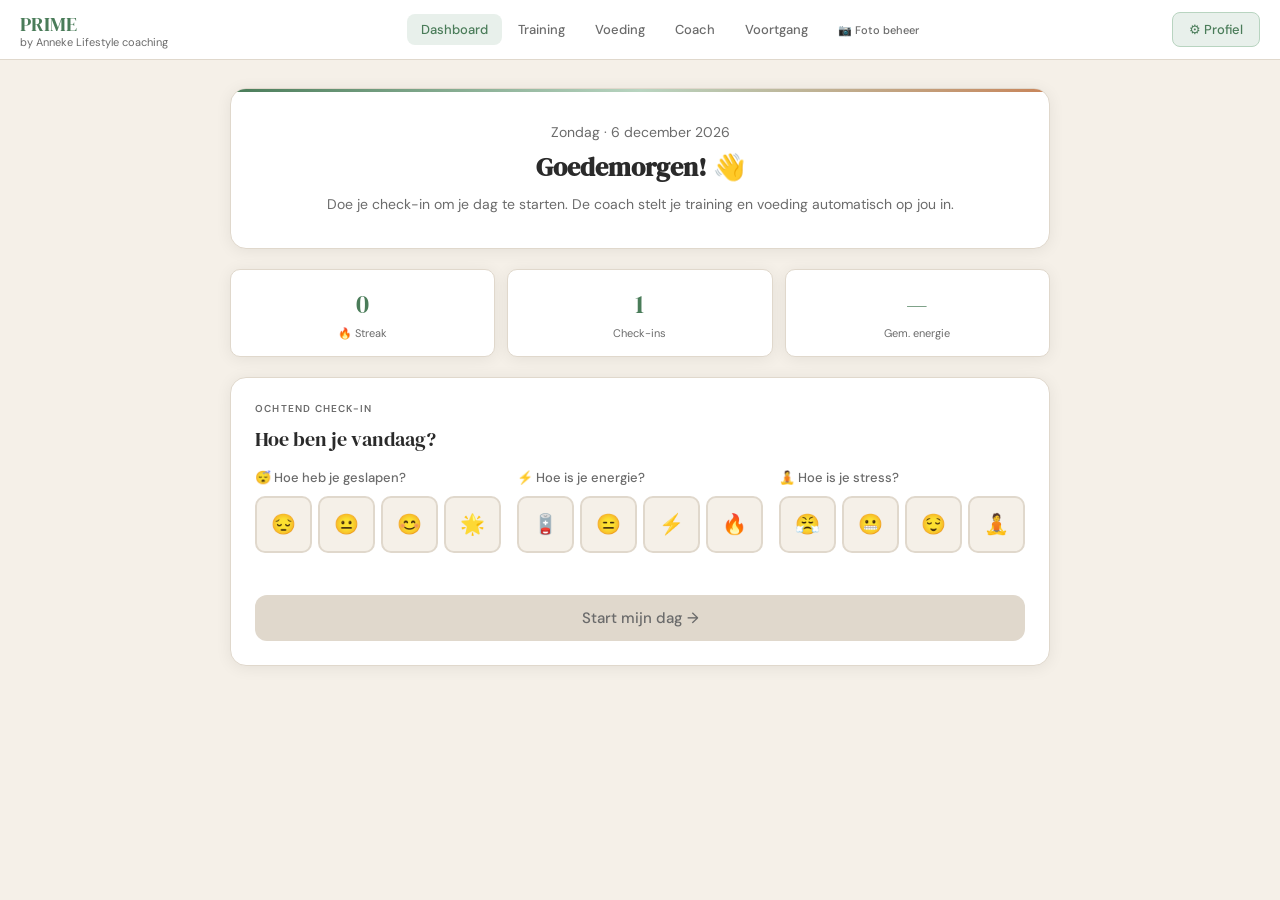
==== commit f644e97d: "Voeg MVP V3 timestamp toe aan profielpaneel Toont 'Laatste update' datum en tijd onder de profieltit" ====
--- a/PRIME_v3.html
+++ b/PRIME_v3.html
@@ -556,6 +556,7 @@
 <div class="overlay" id="profile-modal">
   <div class="modal">
     <div class="modal-title">Jouw profiel <button class="modal-close" onclick="closeProfile()">×</button></div>
+    <div style="font-size:11px;color:var(--muted);margin-top:-12px;margin-bottom:16px">Laatste update: 21 mei 2026 · 05:24</div>
     <div class="form-row"><label>Naam</label><input id="p-name" type="text" placeholder="Jouw naam"></div>
     <div class="form-row"><label>Leeftijd</label><input id="p-age" type="number" placeholder="35"></div>
     <div class="form-row"><label>Gewicht (kg)</label><input id="p-weight" type="number" placeholder="70"></div>
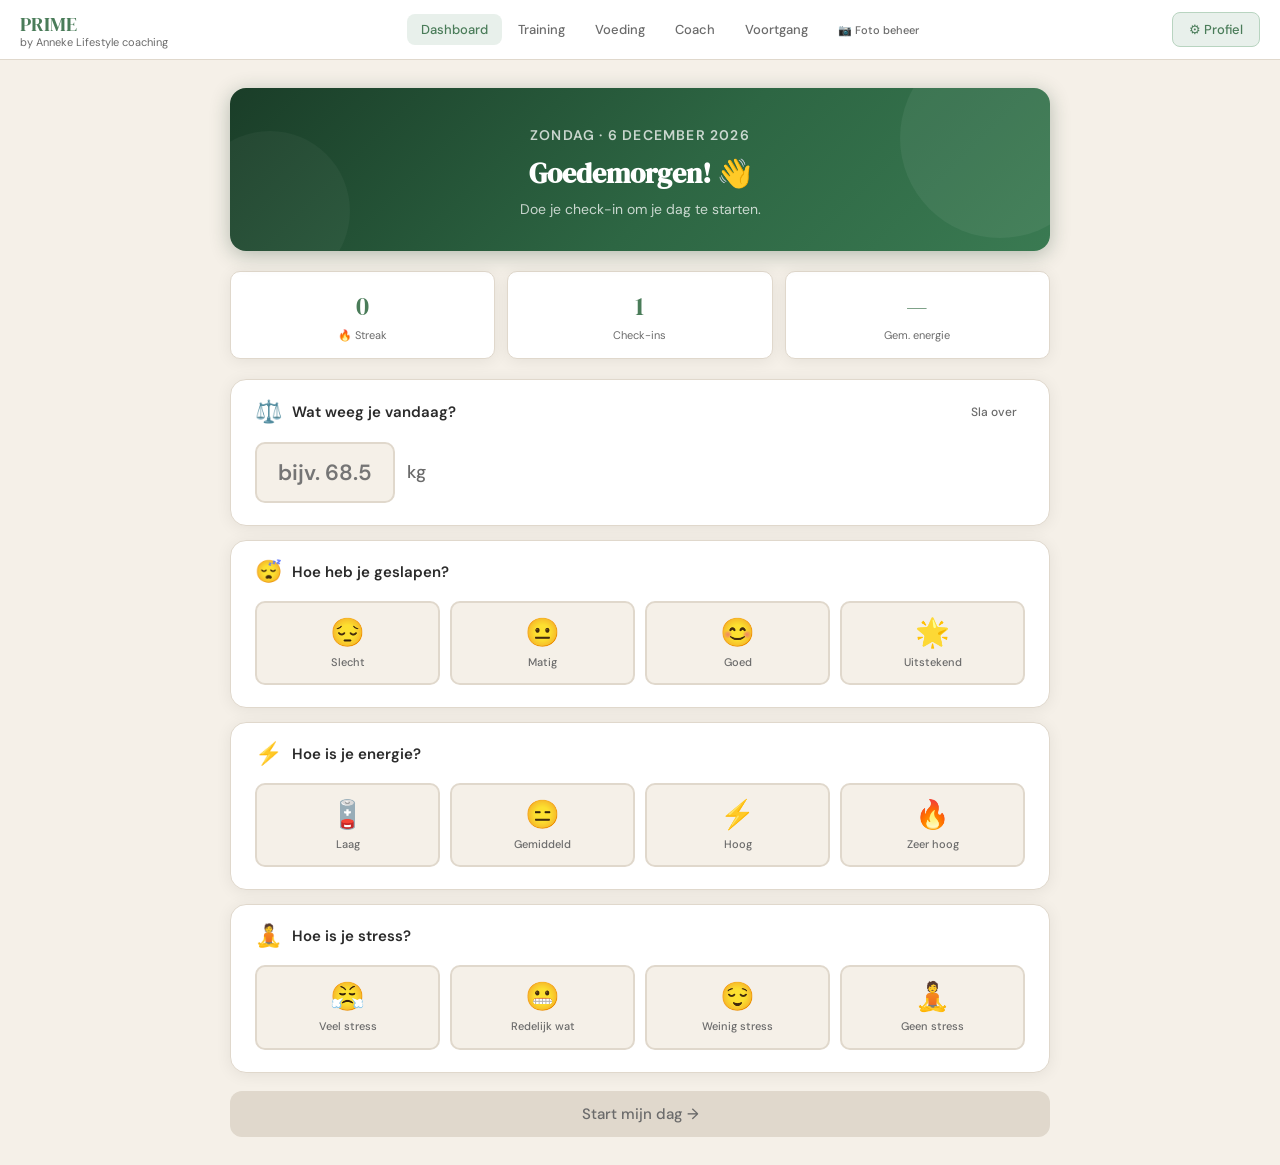
==== commit 6327b97a: "Vervang trainingtype-systeem door weekplanning als databron - Training preview (home, checkout, morg" ====
--- a/PRIME_v3.html
+++ b/PRIME_v3.html
@@ -26,10 +26,10 @@
 <div id="screen-home" class="screen active">
 <div class="container">
 
-  <div class="hero">
-    <p class="hero-date" id="hero-date"></p>
+  <div class="checkin-hero" id="checkin-hero">
+    <p class="checkin-hero-date" id="hero-date"></p>
     <h1 id="hero-greeting">Goedemorgen! 👋</h1>
-    <p id="hero-sub">Doe je check-in om je dag te starten. De coach stelt je training en voeding automatisch op jou in.</p>
+    <p id="hero-sub">Doe je check-in om je dag te starten.</p>
   </div>
 
   <!-- STATS -->
@@ -41,40 +41,58 @@
 
   <!-- CHECK-IN -->
   <div id="checkin-section">
-    <div class="card">
-      <div class="card-label">Ochtend check-in</div>
-      <div class="card-title">Hoe ben je vandaag?</div>
-      <div class="checkin-grid">
-        <div class="checkin-item">
-          <label>😴 Hoe heb je geslapen?</label>
-          <div class="emoji-scale">
-            <button class="emoji-btn" onclick="pick('sleep',1,this)" title="Slecht">😔</button>
-            <button class="emoji-btn" onclick="pick('sleep',2,this)" title="Matig">😐</button>
-            <button class="emoji-btn" onclick="pick('sleep',3,this)" title="Goed">😊</button>
-            <button class="emoji-btn" onclick="pick('sleep',4,this)" title="Uitstekend">🌟</button>
-          </div>
-        </div>
-        <div class="checkin-item">
-          <label>⚡ Hoe is je energie?</label>
-          <div class="emoji-scale">
-            <button class="emoji-btn" onclick="pick('energy',1,this)" title="Laag">🪫</button>
-            <button class="emoji-btn" onclick="pick('energy',2,this)" title="Gemiddeld">😑</button>
-            <button class="emoji-btn" onclick="pick('energy',3,this)" title="Hoog">⚡</button>
-            <button class="emoji-btn" onclick="pick('energy',4,this)" title="Zeer hoog">🔥</button>
-          </div>
-        </div>
-        <div class="checkin-item">
-          <label>🧘 Hoe is je stress?</label>
-          <div class="emoji-scale">
-            <button class="emoji-btn" onclick="pick('stress',1,this)" title="Veel stress">😤</button>
-            <button class="emoji-btn" onclick="pick('stress',2,this)" title="Redelijk wat stress">😬</button>
-            <button class="emoji-btn" onclick="pick('stress',3,this)" title="Weinig stress">😌</button>
-            <button class="emoji-btn" onclick="pick('stress',4,this)" title="Geen stress">🧘</button>
-          </div>
-        </div>
-      </div>
-      <button class="btn-primary" id="checkin-btn" onclick="doCheckin()" disabled>Start mijn dag →</button>
-    </div>
+    <div class="cq-card" id="cq-weight-card">
+      <div class="cq-header">
+        <span class="cq-icon">⚖️</span>
+        <span class="cq-label">Wat weeg je vandaag?</span>
+        <button class="cq-skip-btn" onclick="skipWeight()">Sla over</button>
+      </div>
+      <div class="cq-weight-row">
+        <input type="number" id="weight-input" class="cq-weight-input" placeholder="bijv. 68.5" min="30" max="250" step="0.1" oninput="onWeightInput(this)">
+        <span class="cq-weight-unit">kg</span>
+      </div>
+    </div>
+
+    <div class="cq-card">
+      <div class="cq-header">
+        <span class="cq-icon">😴</span>
+        <span class="cq-label">Hoe heb je geslapen?</span>
+      </div>
+      <div class="cq-options">
+        <button class="cq-btn" onclick="pick('sleep',1,this)"><span class="cq-emoji">😔</span><span class="cq-text">Slecht</span></button>
+        <button class="cq-btn" onclick="pick('sleep',2,this)"><span class="cq-emoji">😐</span><span class="cq-text">Matig</span></button>
+        <button class="cq-btn" onclick="pick('sleep',3,this)"><span class="cq-emoji">😊</span><span class="cq-text">Goed</span></button>
+        <button class="cq-btn" onclick="pick('sleep',4,this)"><span class="cq-emoji">🌟</span><span class="cq-text">Uitstekend</span></button>
+      </div>
+    </div>
+
+    <div class="cq-card">
+      <div class="cq-header">
+        <span class="cq-icon">⚡</span>
+        <span class="cq-label">Hoe is je energie?</span>
+      </div>
+      <div class="cq-options">
+        <button class="cq-btn" onclick="pick('energy',1,this)"><span class="cq-emoji">🪫</span><span class="cq-text">Laag</span></button>
+        <button class="cq-btn" onclick="pick('energy',2,this)"><span class="cq-emoji">😑</span><span class="cq-text">Gemiddeld</span></button>
+        <button class="cq-btn" onclick="pick('energy',3,this)"><span class="cq-emoji">⚡</span><span class="cq-text">Hoog</span></button>
+        <button class="cq-btn" onclick="pick('energy',4,this)"><span class="cq-emoji">🔥</span><span class="cq-text">Zeer hoog</span></button>
+      </div>
+    </div>
+
+    <div class="cq-card">
+      <div class="cq-header">
+        <span class="cq-icon">🧘</span>
+        <span class="cq-label">Hoe is je stress?</span>
+      </div>
+      <div class="cq-options">
+        <button class="cq-btn" onclick="pick('stress',1,this)"><span class="cq-emoji">😤</span><span class="cq-text">Veel stress</span></button>
+        <button class="cq-btn" onclick="pick('stress',2,this)"><span class="cq-emoji">😬</span><span class="cq-text">Redelijk wat</span></button>
+        <button class="cq-btn" onclick="pick('stress',3,this)"><span class="cq-emoji">😌</span><span class="cq-text">Weinig stress</span></button>
+        <button class="cq-btn" onclick="pick('stress',4,this)"><span class="cq-emoji">🧘</span><span class="cq-text">Geen stress</span></button>
+      </div>
+    </div>
+
+    <button class="btn-primary" id="checkin-btn" onclick="doCheckin()" disabled style="margin-top:4px">Start mijn dag →</button>
   </div>
 
   <!-- DAY OVERVIEW (after check-in) -->
@@ -131,14 +149,15 @@
       <div class="divider" style="margin:18px 0"></div>
 
       <!-- ENERGIE (als laatste) -->
-      <div class="checkin-item">
-        <label>⚡ Hoe was je energie vandaag?</label>
-        <div class="emoji-scale">
-          <button class="emoji-btn" onclick="pickOut('energy',1,this)" title="Laag">🪫</button>
-          <button class="emoji-btn" onclick="pickOut('energy',2,this)" title="Gemiddeld">😑</button>
-          <button class="emoji-btn" onclick="pickOut('energy',3,this)" title="Hoog">⚡</button>
-          <button class="emoji-btn" onclick="pickOut('energy',4,this)" title="Zeer hoog">🔥</button>
-        </div>
+      <div class="cq-header">
+        <span class="cq-icon">⚡</span>
+        <span class="cq-label">Hoe was je energie vandaag?</span>
+      </div>
+      <div class="cq-options">
+        <button class="cq-btn" onclick="pickOut('energy',1,this)"><span class="cq-emoji">🪫</span><span class="cq-text">Laag</span></button>
+        <button class="cq-btn" onclick="pickOut('energy',2,this)"><span class="cq-emoji">😑</span><span class="cq-text">Gemiddeld</span></button>
+        <button class="cq-btn" onclick="pickOut('energy',3,this)"><span class="cq-emoji">⚡</span><span class="cq-text">Hoog</span></button>
+        <button class="cq-btn" onclick="pickOut('energy',4,this)"><span class="cq-emoji">🔥</span><span class="cq-text">Zeer hoog</span></button>
       </div>
 
       <div style="margin-top:20px">
@@ -161,32 +180,26 @@
 
   <!-- TABS -->
   <div class="food-tabs" style="margin-bottom:18px">
-    <button class="food-tab active" id="ttab-schema"      onclick="switchTrainingTab('schema')">Aanbevolen schema</button>
-    <button class="food-tab"        id="ttab-schemas"     onclick="switchTrainingTab('schemas')">Schema's</button>
-    <button class="food-tab"        id="ttab-oefeningen"  onclick="switchTrainingTab('oefeningen')">Losse oefeningen</button>
-    <button class="food-tab"        id="ttab-dag"         onclick="switchTrainingTab('dag')">Mijn dag</button>
-  </div>
-
-  <!-- TAB: SCHEMA -->
-  <div id="ttab-content-schema">
-    <div id="no-checkin-msg" class="card" style="text-align:center;padding:40px">
-      <div style="font-size:40px;margin-bottom:12px">🌅</div>
-      <div style="font-family:'DM Serif Display',serif;font-size:18px;margin-bottom:8px">Doe eerst je check-in</div>
-      <div style="font-size:14px;color:var(--muted);margin-bottom:18px">Je training wordt automatisch afgestemd op hoe je je vandaag voelt.</div>
-      <button class="btn-sm" onclick="go('home')">Naar check-in →</button>
-    </div>
-    <div id="training-content" style="display:none">
-      <div class="progress-wrap">
-        <div class="progress-top"><span>Voortgang</span><span id="training-prog-txt">0 / 0 gedaan</span></div>
-        <div class="progress-bg"><div class="progress-fill" id="training-prog-bar" style="width:0%"></div></div>
-      </div>
-      <div id="exercise-list"></div>
-    </div>
-  </div>
-
-  <!-- TAB: SCHEMA'S -->
+    <button class="food-tab active" id="ttab-dag"          onclick="switchTrainingTab('dag')">Mijn dag</button>
+    <button class="food-tab"        id="ttab-oefeningen"   onclick="switchTrainingTab('oefeningen')">Losse oefeningen</button>
+    <button class="food-tab"        id="ttab-schemas"      onclick="switchTrainingTab('schemas')">Dagschema's</button>
+    <button class="food-tab"        id="ttab-programmas"   onclick="switchTrainingTab('programmas')">Weekprogramma's</button>
+    <button class="food-tab"        id="ttab-weekplanning" onclick="switchTrainingTab('weekplanning')">Weekplanning</button>
+  </div>
+
+  <!-- TAB: PROGRAMMA'S -->
+  <div id="ttab-content-programmas" style="display:none">
+    <div id="programmas-content"></div>
+  </div>
+
+  <!-- TAB: WEEKPLANNING -->
+  <div id="ttab-content-weekplanning" style="display:none">
+    <div id="weekplanning-content"></div>
+  </div>
+
+  <!-- TAB: DAGSCHEMA'S -->
   <div id="ttab-content-schemas" style="display:none">
-    <div style="font-size:14px;color:var(--muted);margin-bottom:16px">Kies een trainingsschema. De oefeningen worden toegevoegd aan <strong>Mijn dag</strong>.</div>
+    <div style="font-size:14px;color:var(--muted);margin-bottom:16px">Kies een dagschema voor vandaag. De oefeningen worden direct toegevoegd aan <strong>Mijn dag</strong>.</div>
     <div id="schemas-list"></div>
   </div>
 
@@ -200,7 +213,7 @@
   </div>
 
   <!-- TAB: MIJN DAG -->
-  <div id="ttab-content-dag" style="display:none">
+  <div id="ttab-content-dag">
     <div id="dag-debug" style="font-size:11px;color:var(--muted);margin-bottom:8px;padding:6px 10px;background:var(--sand);border-radius:6px"></div>
     <div id="dag-progress-wrap" style="display:none;margin-bottom:16px">
       <div class="progress-wrap">
@@ -401,8 +414,20 @@
       <h2 style="font-family:'DM Serif Display',serif;font-size:26px" id="h-username">Statistieken</h2>
       <div style="font-size:13px;color:var(--muted)" id="h-goal"></div>
     </div>
-    <div style="font-size:12px;color:var(--muted);text-align:right;padding-top:4px" id="h-period"></div>
-  </div>
+    <div style="text-align:right;padding-top:4px">
+      <div style="font-size:12px;color:var(--muted);margin-bottom:8px" id="h-period"></div>
+      <button onclick="resetVoortgang()" style="font-size:11px;padding:4px 10px;border-radius:8px;border:1px solid #e74c3c;background:transparent;color:#e74c3c;cursor:pointer">Wis voortgang</button>
+    </div>
+  </div>
+
+  <!-- HISTORY TABS -->
+  <div class="food-tabs" style="margin-bottom:18px">
+    <button class="food-tab active" id="htab-stats"     onclick="switchHistoryTab('stats')">Statistieken</button>
+    <button class="food-tab"        id="htab-programma" onclick="switchHistoryTab('programma')">Programma voortgang</button>
+  </div>
+
+  <!-- TAB: STATISTIEKEN -->
+  <div id="hstab-content-stats">
 
   <!-- HOOFDCIJFERS -->
   <div class="stats-row" style="grid-template-columns:repeat(4,1fr)">
@@ -460,9 +485,21 @@
           <div style="font-size:11px;color:var(--muted);margin-top:4px">% gedeeltelijk</div>
         </div>
       </div>
-      <div class="card-label" style="margin-bottom:8px">Verdeling trainingstypes</div>
-      <div id="h-training-types" style="display:flex;gap:6px;flex-wrap:wrap"></div>
-    </div>
+    </div>
+  </div>
+
+  <!-- ENERGIE TREND GRAFIEK -->
+  <div class="card" style="margin-bottom:18px">
+    <div class="card-label" style="margin-bottom:2px">Energie einde van de dag</div>
+    <div style="font-size:12px;color:var(--muted);margin-bottom:14px">Trend over tijd (max. 30 dagen)</div>
+    <div id="energy-chart"></div>
+  </div>
+
+  <!-- GEWICHT GRAFIEK -->
+  <div class="card" style="margin-bottom:18px">
+    <div class="card-label" style="margin-bottom:2px">⚖️ Gewicht</div>
+    <div style="font-size:12px;color:var(--muted);margin-bottom:14px">Trend over tijd (max. 30 metingen)</div>
+    <div id="weight-chart"></div>
   </div>
 
   <!-- VOEDING -->
@@ -500,16 +537,17 @@
 
   <!-- DAGELIJKSE GESCHIEDENIS -->
   <div class="card">
-    <div class="card-label" style="margin-bottom:4px">Dag-voor-dag overzicht</div>
-    <div style="font-size:11px;color:var(--muted);margin-bottom:14px">
-      <span style="display:inline-flex;align-items:center;gap:4px;margin-right:12px"><span style="width:8px;height:8px;border-radius:50%;background:#2980b9;display:inline-block"></span>Herstel</span>
-      <span style="display:inline-flex;align-items:center;gap:4px;margin-right:12px"><span style="width:8px;height:8px;border-radius:50%;background:var(--sage);display:inline-block"></span>Normaal</span>
-      <span style="display:inline-flex;align-items:center;gap:4px;margin-right:12px"><span style="width:8px;height:8px;border-radius:50%;background:var(--accent);display:inline-block"></span>Zwaar</span>
-      <span style="display:inline-flex;align-items:center;gap:4px;margin-right:12px"><span style="width:8px;height:8px;border-radius:50%;background:var(--sage);display:inline-block"></span>Training ✓</span>
-      <span style="display:inline-flex;align-items:center;gap:4px"><span style="width:8px;height:8px;border-radius:50%;background:var(--sage);display:inline-block"></span>Voeding ✓</span>
-    </div>
+    <div class="card-label" style="margin-bottom:14px">Dag-voor-dag overzicht</div>
     <div id="history-list"></div>
   </div>
+
+  </div><!-- /hstab-content-stats -->
+
+  <!-- TAB: PROGRAMMA VOORTGANG -->
+  <div id="hstab-content-programma" style="display:none">
+    <div id="programma-voortgang-content"></div>
+  </div>
+
 </div>
 </div>
 
@@ -556,7 +594,7 @@
 <div class="overlay" id="profile-modal">
   <div class="modal">
     <div class="modal-title">Jouw profiel <button class="modal-close" onclick="closeProfile()">×</button></div>
-    <div style="font-size:11px;color:var(--muted);margin-top:-12px;margin-bottom:16px">Laatste update: 21 mei 2026 · 05:24</div>
+    <div style="font-size:11px;color:#999;margin-bottom:16px">Laatste update: 08 juni 2026 · 07:59</div>
     <div class="form-row"><label>Naam</label><input id="p-name" type="text" placeholder="Jouw naam"></div>
     <div class="form-row"><label>Leeftijd</label><input id="p-age" type="number" placeholder="35"></div>
     <div class="form-row"><label>Gewicht (kg)</label><input id="p-weight" type="number" placeholder="70"></div>
@@ -622,6 +660,8 @@
 <script src="js/training.js"></script>
 <script src="js/food.js"></script>
 <script src="js/coach.js"></script>
+<script src="js/programmas.js"></script>
+<script src="js/weekplanning.js"></script>
 <script src="js/history.js"></script>
 <script src="js/profile.js"></script>
 <script src="js/app.js"></script>
--- a/css/styles.css
+++ b/css/styles.css
@@ -109,6 +109,141 @@
 .hero-date { font-size: 12px; color: var(--muted); margin-bottom: 6px; }
 .hero h1 { font-family: 'DM Serif Display', serif; font-size: 26px; margin-bottom: 8px; }
 .hero p { font-size: 14px; color: var(--muted); line-height: 1.6; }
+
+/* CHECKIN HERO - voorstel 5 */
+.checkin-hero {
+  background: linear-gradient(135deg, #1a3d28 0%, #2d6643 55%, #3a7a52 100%);
+  border-radius: var(--radius);
+  padding: 36px 28px 30px;
+  text-align: center;
+  margin-bottom: 20px;
+  position: relative;
+  overflow: hidden;
+  color: #fff;
+  box-shadow: 0 4px 20px rgba(26,61,40,0.30);
+}
+.checkin-hero::before {
+  content: '';
+  position: absolute; top: -50px; right: -50px;
+  width: 200px; height: 200px;
+  background: rgba(255,255,255,0.06); border-radius: 50%;
+}
+.checkin-hero::after {
+  content: '';
+  position: absolute; bottom: -40px; left: -40px;
+  width: 160px; height: 160px;
+  background: rgba(255,255,255,0.04); border-radius: 50%;
+}
+.checkin-hero-date {
+  font-size: 11px; font-weight: 600; letter-spacing: 1.2px;
+  text-transform: uppercase; color: rgba(255,255,255,0.65); margin-bottom: 8px;
+}
+.checkin-hero h1 {
+  font-family: 'DM Serif Display', serif; font-size: 28px;
+  color: #fff; margin-bottom: 6px; position: relative; z-index: 1;
+}
+.checkin-hero p {
+  font-size: 14px; color: rgba(255,255,255,0.75); line-height: 1.6; position: relative; z-index: 1;
+}
+
+/* CHECKIN QUESTION CARDS - voorstel 5 */
+.cq-card {
+  background: var(--white); border-radius: var(--radius);
+  border: 1px solid var(--sand-dark); padding: 20px 24px 22px;
+  margin-bottom: 14px; box-shadow: var(--shadow);
+}
+.cq-header {
+  display: flex; align-items: center; gap: 10px; margin-bottom: 18px;
+}
+.cq-icon { font-size: 22px; line-height: 1; }
+.cq-label { font-size: 15px; font-weight: 600; color: var(--charcoal); }
+.cq-options {
+  display: grid; grid-template-columns: repeat(4, 1fr); gap: 10px;
+}
+@media(max-width:480px) { .cq-options { gap: 6px; } }
+.cq-btn {
+  display: flex; flex-direction: column; align-items: center; gap: 8px;
+  padding: 16px 6px 14px; border: 2px solid var(--sand-dark);
+  border-radius: var(--radius-sm); background: var(--sand);
+  cursor: pointer; transition: all 0.15s; font-family: 'DM Sans', sans-serif;
+}
+.cq-btn:hover {
+  border-color: var(--sage-mid); background: var(--sage-light); transform: translateY(-2px);
+}
+.cq-btn.selected {
+  border-color: var(--sage); background: var(--sage-light);
+  transform: translateY(-2px); box-shadow: 0 4px 12px rgba(74,124,89,0.18);
+}
+.cq-emoji { font-size: 28px; line-height: 1; display: block; }
+.cq-text {
+  font-size: 11px; font-weight: 500; color: var(--muted);
+  text-align: center; line-height: 1.3;
+}
+.cq-btn.selected .cq-text { color: var(--sage); font-weight: 600; }
+
+/* WEEKPLANNING */
+.wp-dag-grid { display: grid; grid-template-columns: repeat(7, 1fr); gap: 6px; }
+@media(max-width:480px) { .wp-dag-grid { gap: 3px; } }
+.wp-dag {
+  display: flex; flex-direction: column; align-items: center; gap: 4px;
+  padding: 10px 2px; border: 2px solid var(--sand-dark); border-radius: var(--radius-sm);
+  background: var(--sand); cursor: pointer; transition: all 0.15s; text-align: center;
+}
+.wp-dag:hover    { border-color: var(--sage-mid); background: var(--sage-light); }
+.wp-dag.wp-dag-act { border-color: var(--sage); background: var(--sage-light); }
+.wp-dag-nm { font-size: 10px; font-weight: 700; color: var(--muted); text-transform: uppercase; letter-spacing: 0.3px; }
+.wp-dag-ic { font-size: 20px; line-height: 1; }
+.wp-dag-lb { font-size: 9px; color: var(--charcoal); font-weight: 500; line-height: 1.3; max-width: 42px; overflow: hidden; white-space: nowrap; text-overflow: ellipsis; }
+.wp-w-btn {
+  padding: 8px 14px; border: 2px solid var(--sand-dark); border-radius: 8px;
+  background: var(--sand); font-family: 'DM Sans', sans-serif; font-size: 13px;
+  font-weight: 600; color: var(--muted); cursor: pointer; transition: all 0.15s; min-width: 46px;
+}
+.wp-w-btn:hover  { border-color: var(--sage-mid); color: var(--sage); background: var(--sage-light); }
+.wp-w-btn.wp-w-act { border-color: var(--sage); background: var(--sage-light); color: var(--sage); }
+
+/* MIJN PROGRAMMA */
+.programma-upload-zone {
+  display: block; border: 2px dashed var(--sand-dark); border-radius: var(--radius);
+  padding: 44px 24px; text-align: center; background: var(--sand);
+  cursor: pointer; transition: all 0.2s;
+}
+.programma-upload-zone:hover,
+.programma-upload-zone.dragover { border-color: var(--sage); background: var(--sage-light); }
+.programma-table {
+  width: 100%; border-collapse: collapse; font-size: 13px;
+}
+.programma-table th {
+  text-align: left; font-size: 10px; font-weight: 600; letter-spacing: 0.8px;
+  text-transform: uppercase; color: var(--muted); padding: 6px 10px 8px;
+  border-bottom: 1.5px solid var(--sand-dark);
+}
+.programma-table td {
+  padding: 9px 10px; border-bottom: 0.5px solid var(--sand-dark); vertical-align: top;
+}
+.programma-table tr:last-child td { border-bottom: none; }
+
+/* GEWICHT INPUT */
+.cq-skip-btn {
+  margin-left: auto; font-size: 12px; font-family: 'DM Sans', sans-serif;
+  color: var(--muted); background: none; border: none; cursor: pointer;
+  padding: 4px 8px; border-radius: 6px; font-weight: 500; transition: all 0.15s;
+}
+.cq-skip-btn:hover { background: var(--sand-dark); color: var(--charcoal); }
+.cq-skip-btn.skipped { color: var(--sage); font-weight: 600; }
+.cq-weight-row { display: flex; align-items: center; gap: 12px; }
+.cq-weight-input {
+  width: 140px; padding: 14px 16px; font-size: 22px; font-weight: 600;
+  font-family: 'DM Sans', sans-serif; border: 2px solid var(--sand-dark);
+  border-radius: var(--radius-sm); background: var(--sand); color: var(--charcoal);
+  text-align: center; outline: none; transition: border-color 0.15s, background 0.15s;
+  -moz-appearance: textfield;
+}
+.cq-weight-input::-webkit-outer-spin-button,
+.cq-weight-input::-webkit-inner-spin-button { -webkit-appearance: none; }
+.cq-weight-input:focus { border-color: var(--sage); background: var(--sage-light); }
+.cq-weight-unit { font-size: 18px; font-weight: 500; color: var(--muted); }
+.cq-weight-card-skipped .cq-weight-row { opacity: 0.35; pointer-events: none; }
 
 /* TRAINING PLAN */
 .training-type-badge {
@@ -224,7 +359,8 @@
 .nutrient-bar-fill { height: 100%; border-radius: 6px; transition: width 0.5s ease; }
 .nutrient-pct { font-size: 13px; font-weight: 600; color: var(--muted); min-width: 36px; text-align: right; }
 @media(max-width:600px) { .nutrient-row { grid-template-columns: 1fr 90px; } .nutrient-left { grid-column: 1; } .nutrient-mid { grid-column: 2; } .nutrient-bar-wrap { grid-column: 1/-1; } }
-.food-tabs { display: flex; gap: 4px; margin-bottom: 20px; border-bottom: 1px solid var(--sand-dark); padding-bottom: 0; }
+.food-tabs { display: flex; gap: 4px; margin-bottom: 20px; border-bottom: 1px solid var(--sand-dark); padding-bottom: 0; overflow-x: auto; scrollbar-width: none; -ms-overflow-style: none; }
+.food-tabs::-webkit-scrollbar { display: none; }
 .food-tab { padding: 10px 18px; border: none; background: none; font-family: 'DM Sans', sans-serif; font-size: 14px; font-weight: 500; color: var(--muted); cursor: pointer; border-bottom: 2px solid transparent; margin-bottom: -1px; transition: all 0.15s; }
 .food-tab.active { color: var(--sage); border-bottom-color: var(--sage); }
 .food-tab:hover { color: var(--sage); }
